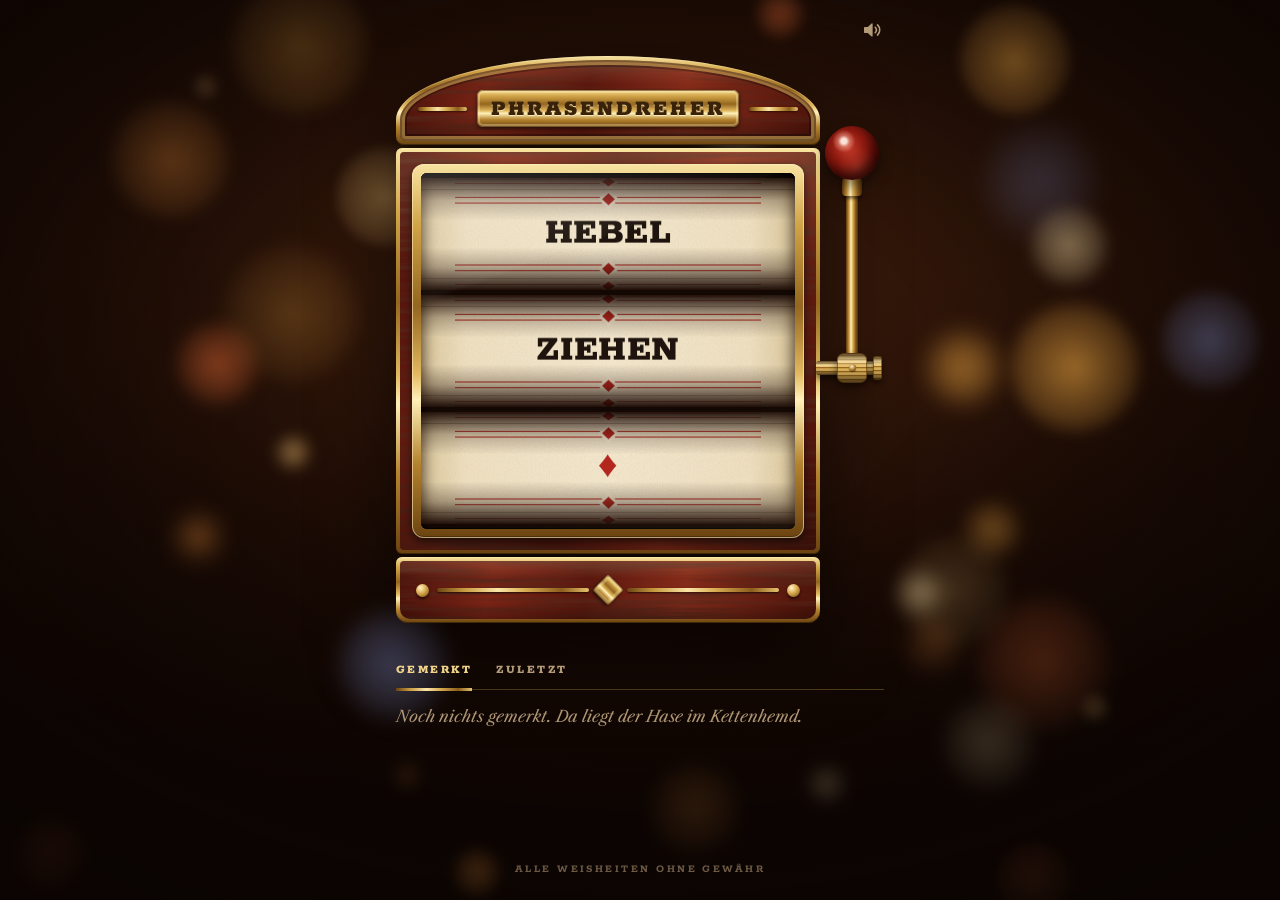
==== public/index.html @ fe8ce335 "Ton-Schalter als Lautsprecher-Symbol Mit Schallwellen = Ton an, durchgekreuzt = Ton aus. Zustand per" ====
<!doctype html>
<html lang="de">
<head>
  <meta charset="utf-8">
  <meta name="viewport" content="width=device-width, initial-scale=1, viewport-fit=cover">
  <title>Phrasendreher</title>
  <meta name="description" content="Der einarmige Bandit für verdrehte Redewendungen. Hebel ziehen, Weisheit gewinnen.">
  <meta name="theme-color" content="#1a0a05">
  <meta property="og:title" content="Phrasendreher">
  <meta property="og:description" content="Der einarmige Bandit für verdrehte Redewendungen.">
  <link rel="icon" href="data:image/svg+xml,<svg xmlns='http://www.w3.org/2000/svg' viewBox='0 0 100 100'><rect x='8' y='8' width='84' height='84' rx='14' fill='%235a1a10' stroke='%23d9a945' stroke-width='6'/><path d='M50 22 64 50 50 78 36 50Z' fill='%23b3261e'/></svg>">
  <link rel="preconnect" href="https://fonts.googleapis.com">
  <link rel="preconnect" href="https://fonts.gstatic.com" crossorigin>
  <link href="https://fonts.googleapis.com/css2?family=Rokkitt:wght@500;700;800;900&family=Libre+Caslon+Text:ital@0;1&display=swap" rel="stylesheet">
  <link rel="stylesheet" href="style.css">
</head>
<body>
  <div class="bokeh" id="bokeh" aria-hidden="true"></div>

  <header class="top">
    <button type="button" class="sound" id="soundBtn" aria-pressed="true" aria-label="Ton" title="Ton aus">
      <svg viewBox="0 0 24 24" width="22" height="22" aria-hidden="true" fill="none" stroke="currentColor" stroke-width="1.8" stroke-linecap="round" stroke-linejoin="round">
        <path d="M4 9.5h3.5L12 5.5v13l-4.5-4H4z" fill="currentColor" stroke-width="1.4"/>
        <g class="on"><path d="M15.5 9a4 4 0 0 1 0 6"/><path d="M18 6.5a7.5 7.5 0 0 1 0 11"/></g>
        <g class="off"><path d="M16 9.5l5 5M21 9.5l-5 5"/></g>
      </svg>
    </button>
  </header>

  <main>
    <div class="machine">
      <div class="cabinet">
        <div class="crown brass-rim">
          <div class="wood crown-wood">
            <span class="bar" aria-hidden="true"></span>
            <h1 class="plate brass">Phrasendreher</h1>
            <span class="bar" aria-hidden="true"></span>
          </div>
        </div>

        <div class="body brass-rim">
          <div class="wood body-wood">
            <div class="bezel brass">
              <div class="window" aria-hidden="true">
                <div class="reel"><div class="drum"></div></div>
                <div class="reel"><div class="drum"></div></div>
                <div class="reel"><div class="drum"></div></div>
                <div class="glass"></div>
              </div>
            </div>
          </div>
        </div>

        <div class="base brass-rim">
          <div class="wood base-wood">
            <div class="rail" aria-hidden="true">
              <span class="rivet brass"></span>
              <span class="rod brass"></span>
              <span class="gem brass"></span>
              <span class="rod brass"></span>
              <span class="rivet brass"></span>
            </div>
          </div>
        </div>
      </div>

      <div class="lever" id="lever" role="button" tabindex="0" aria-label="Hebel ziehen – neue Redewendung drehen">
        <div class="lever-axle" id="leverAxle"><span class="lever-nut"></span></div>
        <div class="lever-arm" id="leverArm">
          <div class="lever-stick"><span class="collar"></span></div>
        </div>
        <div class="lever-sleeve" id="leverSleeve">
          <i class="bolt"></i><i class="bolt"></i><i class="bolt"></i><i class="bolt"></i>
        </div>
        <div class="lever-ball" id="leverBall"></div>
      </div>
    </div>

    <p class="sr-only" id="phrase" aria-live="polite"></p>

    <div class="actions" id="actions">
      <button type="button" class="button brass" id="shareBtn">Teilen</button>
      <button type="button" class="button brass" id="favBtn" aria-pressed="false">Merken</button>
    </div>

    <section class="archive">
      <div class="tabs" role="tablist">
        <button type="button" role="tab" class="tab" id="tabFav" aria-selected="true" aria-controls="favPanel">Gemerkt <span id="favCount"></span></button>
        <button type="button" role="tab" class="tab" id="tabHist" aria-selected="false" aria-controls="histPanel">Zuletzt</button>
      </div>
      <div id="favPanel" role="tabpanel">
        <ol class="list" id="favList"></ol>
        <p class="empty" id="favEmpty">Noch nichts gemerkt. Da liegt der Hase im Kettenhemd.</p>
      </div>
      <div id="histPanel" role="tabpanel" hidden>
        <ol class="list" id="historyList"></ol>
        <p class="empty" id="histEmpty">Noch nichts gedreht.</p>
      </div>
    </section>
  </main>

  <footer>Alle Weisheiten ohne Gewähr</footer>

  <div class="measure" id="measure" aria-hidden="true"></div>
  <!-- Bewegungsunschärfe der Walzen: nur senkrecht, wie bei echter Drehung -->
  <svg width="0" height="0" style="position:absolute" aria-hidden="true" focusable="false">
    <filter id="motion-blur" x="0" y="-20%" width="100%" height="140%"><feGaussianBlur stdDeviation="0 3.2"/></filter>
    <filter id="motion-blur-soft" x="0" y="-20%" width="100%" height="140%"><feGaussianBlur stdDeviation="0 1.4"/></filter>
  </svg>
  <div class="toast" id="toast" role="status"></div>

  <script src="redewendungen.js"></script>
  <script src="dreher.js"></script>
  <script src="app.js"></script>
  <script type="importmap">{ "imports": { "three": "./vendor/three.module.min.js" } }</script>
  <script type="module" src="machine3d.js"></script>
</body>
</html>
---- public/style.css ----
:root {
  --cream: #f3e6c8;
  --ink: #1e130d;
  --red: #b3261e;
  --text: #f4e7cc;
  --muted: #b39a78;
  --brass: linear-gradient(180deg, #f8e3a2 0%, #d2a548 16%, #94661f 38%, #e2b85f 56%, #fff0b8 63%, #b5832e 80%, #6b4311 100%);
  --brass-h: linear-gradient(90deg, #6b4311 0%, #c79a3f 18%, #fbe6a6 40%, #d8ac52 58%, #8c5d1b 82%, #e6c26e 100%);
  --wood:
    linear-gradient(180deg, rgba(255, 214, 170, .16), rgba(255, 214, 170, 0) 30%, rgba(0, 0, 0, 0) 70%, rgba(0, 0, 0, .28)),
    url("data:image/svg+xml,%3Csvg xmlns='http://www.w3.org/2000/svg' width='420' height='420'%3E%3Cfilter id='g'%3E%3CfeTurbulence type='fractalNoise' baseFrequency='0.006 0.16' numOctaves='4' seed='7'/%3E%3CfeColorMatrix values='0 0 0 0 0.09  0 0 0 0 0.02  0 0 0 0 0.01  0 0 0 2.2 -0.9'/%3E%3C/filter%3E%3Crect width='100%25' height='100%25' filter='url(%23g)'/%3E%3C/svg%3E"),
    linear-gradient(100deg, #4a120a 0%, #7b2415 22%, #5a170d 45%, #852b19 68%, #4c130a 100%);
  --serif: "Libre Caslon Text", Georgia, serif;
  --slab: "Rokkitt", "Rockwell", Georgia, serif;
  --reel-h: 100px;
  color-scheme: dark;
}

* { box-sizing: border-box; }

html { -webkit-text-size-adjust: 100%; overflow-x: clip; }

body {
  margin: 0;
  min-height: 100svh;
  display: flex;
  flex-direction: column;
  font-family: var(--serif);
  color: var(--text);
  background:
    radial-gradient(ellipse 90% 60% at 50% 30%, #3d1d0c 0%, #1d0c05 60%, #0f0603 100%);
  -webkit-tap-highlight-color: transparent;
}

/* ---------- Casino-Hintergrund ---------- */
.bokeh {
  position: fixed;
  inset: 0;
  z-index: -1;
  overflow: hidden;
  pointer-events: none;
}
.bokeh span {
  position: absolute;
  border-radius: 50%;
  animation: twinkle var(--d, 6s) ease-in-out infinite alternate;
}
.bokeh::after {
  content: "";
  position: absolute;
  inset: 0;
  background: radial-gradient(ellipse 75% 70% at 50% 40%, transparent 30%, rgba(10, 4, 2, .85) 100%);
}
@keyframes twinkle { to { opacity: .25; transform: scale(.9); } }

main, .top, footer {
  width: min(520px, 100%);
  margin: 0 auto;
  padding: 0 16px;
}
main { flex: 1; }

.sr-only, .measure {
  position: absolute;
  overflow: hidden;
  white-space: nowrap;
}
.sr-only { width: 1px; height: 1px; clip: rect(0 0 0 0); }

.top {
  display: flex;
  justify-content: flex-end;
  padding-top: max(8px, env(safe-area-inset-top));
}
/* Lautsprecher-Symbol: mit Schallwellen = Ton an, durchgekreuzt = Ton aus */
.sound {
  display: grid;
  place-items: center;
  width: 44px;
  height: 44px;
  margin-right: -10px;
  padding: 0;
  color: var(--muted);
  background: none;
  border: 0;
  border-radius: 50%;
  cursor: pointer;
  transition: color .2s;
}
.sound:hover, .sound:focus-visible { color: #f1d38a; outline: none; }
.sound:focus-visible { box-shadow: 0 0 0 2px #f1d38a; }
.sound[aria-pressed="true"] .off, .sound[aria-pressed="false"] .on { display: none; }
.sound[aria-pressed="false"] { opacity: .7; }

/* ---------- Material ---------- */
.brass { background: var(--brass); }
.wood { background: var(--wood); }
.brass-rim {
  padding: 4px;
  background: var(--brass);
  box-shadow: 0 1px 0 rgba(255, 240, 190, .3) inset, 0 -1px 0 rgba(0, 0, 0, .4) inset;
}

/* ---------- Automat ---------- */
.machine {
  --lever-col: 52px;
  position: relative;
  margin-top: 4px;
  padding-right: var(--lever-col);
}

.cabinet { position: relative; filter: drop-shadow(0 30px 40px rgba(0, 0, 0, .6)); }

.crown {
  border-radius: 50% 50% 8px 8px / 64px 64px 8px 8px;
}
.crown-wood {
  display: flex;
  align-items: center;
  justify-content: center;
  gap: 10px;
  padding: 30px 18px 14px;
  border-radius: 50% 50% 6px 6px / 60px 60px 6px 6px;
  box-shadow: inset 0 0 0 2px rgba(0, 0, 0, .25), inset 0 0 0 5px rgba(232, 184, 95, .55), inset 0 0 0 7px rgba(0, 0, 0, .3);
}
.bar {
  flex: 1;
  height: 4px;
  border-radius: 2px;
  background: var(--brass-h);
  box-shadow: 0 1px 2px rgba(0, 0, 0, .5);
}
.plate {
  margin: 0;
  padding: 7px 14px 5px;
  font: 900 clamp(1rem, 5.4vw, 1.4rem) var(--slab);
  letter-spacing: .14em;
  text-transform: uppercase;
  color: #3a2208;
  text-shadow: 0 1px 0 rgba(255, 244, 205, .75), 0 -1px 0 rgba(0, 0, 0, .25);
  border-radius: 6px;
  box-shadow: 0 2px 4px rgba(0, 0, 0, .55), inset 0 0 0 1px rgba(80, 45, 8, .55), inset 0 0 0 3px rgba(255, 236, 180, .35);
}

.body { margin-top: 3px; border-radius: 6px; }
.body-wood { padding: 12px; border-radius: 4px; }

.bezel {
  padding: 9px;
  border-radius: 12px;
  box-shadow: 0 4px 10px rgba(0, 0, 0, .6), inset 0 0 0 1px rgba(255, 240, 190, .6), inset 0 -2px 0 rgba(0, 0, 0, .3);
}
.window {
  position: relative;
  display: grid;
  gap: 5px;
  padding: 5px 0;
  border-radius: 6px;
  background: #140804;
  box-shadow: inset 0 3px 10px #000, inset 0 0 0 1px rgba(0, 0, 0, .8);
}
.glass {
  position: absolute;
  inset: 0;
  border-radius: 6px;
  background: linear-gradient(160deg, rgba(255, 255, 255, .16) 0%, rgba(255, 255, 255, .03) 26%, transparent 27%, transparent 70%, rgba(255, 230, 190, .06) 100%);
  pointer-events: none;
}

/* ---------- Walzen (echte 3D-Trommeln) ---------- */
.reel {
  position: relative;
  height: var(--reel-h);
  overflow: hidden;
}
.reel::after {
  content: "";
  position: absolute;
  inset: 0;
  pointer-events: none;
  background: linear-gradient(180deg, rgba(25, 8, 2, .92) 0%, rgba(25, 8, 2, .25) 20%, rgba(25, 8, 2, 0) 38%, rgba(25, 8, 2, 0) 62%, rgba(25, 8, 2, .3) 80%, rgba(25, 8, 2, .95) 100%);
  box-shadow: inset 10px 0 14px -8px rgba(25, 8, 2, .7), inset -10px 0 14px -8px rgba(25, 8, 2, .7);
}
.drum {
  position: absolute;
  inset: 0;
}
.face {
  position: absolute;
  top: 0;
  left: 0;
  right: 0;
  transform-origin: 50% 0;
  will-change: transform;
  display: flex;
  align-items: center;
  justify-content: center;
  padding: 0 14px;
  background:
    url("data:image/svg+xml,%3Csvg xmlns='http://www.w3.org/2000/svg' width='200' height='200'%3E%3Cfilter id='n'%3E%3CfeTurbulence type='fractalNoise' baseFrequency='.75' numOctaves='2'/%3E%3CfeColorMatrix values='0 0 0 0 .45  0 0 0 0 .3  0 0 0 0 .15  0 0 0 .22 0'/%3E%3C/filter%3E%3Crect width='100%25' height='100%25' filter='url(%23n)'/%3E%3C/svg%3E"),
    linear-gradient(90deg, #dccaa0, var(--cream) 12%, #f8eed6 50%, var(--cream) 88%, #dccaa0);
}
.face::before, .face::after {
  content: "";
  position: absolute;
  left: 9%;
  right: 9%;
  height: 5px;
  border-top: 1.5px solid var(--red);
  border-bottom: 1.5px solid var(--red);
}
.face::before { top: 9%; }
.face::after { bottom: 9%; }
.gem-top, .gem-bot {
  position: absolute;
  left: 50%;
  width: 9px;
  height: 9px;
  margin-left: -4.5px;
  background: var(--red);
  transform: rotate(45deg);
  box-shadow: 0 0 0 3px #f6ebd1;
  z-index: 1;
}
.gem-top { top: calc(9% - 2px); }
.gem-bot { bottom: calc(9% - 2px); }
.txt, .measure {
  font-family: var(--slab);
  font-weight: 800;
  line-height: .95;
  text-transform: uppercase;
  text-align: center;
  letter-spacing: .01em;
  overflow-wrap: normal;
}
.txt { color: var(--ink); text-wrap: balance; }
.face.blank .txt { color: var(--red); }
.drum.blur-soft { filter: url(#motion-blur-soft); }
.drum.blur { filter: url(#motion-blur); }

.measure { left: -9999px; top: 0; visibility: hidden; white-space: normal; text-wrap: balance; }

/* ---------- Sockel ---------- */
.base { margin-top: 3px; border-radius: 6px 6px 12px 12px; }
.base-wood {
  padding: 18px 16px;
  border-radius: 4px 4px 10px 10px;
}
.rail { display: flex; align-items: center; gap: 8px; }
.rivet {
  flex: none;
  width: 13px;
  height: 13px;
  border-radius: 50%;
  background: radial-gradient(circle at 35% 30%, #fff4c8, #d8a94c 45%, #6b4311);
  box-shadow: 0 2px 3px rgba(0, 0, 0, .6);
}
.rod { flex: 1; height: 4px; border-radius: 2px; background: var(--brass-h); box-shadow: 0 1px 2px rgba(0, 0, 0, .6); }
.gem {
  flex: none;
  width: 22px;
  height: 22px;
  transform: rotate(45deg);
  border-radius: 3px;
  box-shadow: 0 2px 4px rgba(0, 0, 0, .6), inset 0 0 0 1px rgba(80, 45, 8, .6), inset 0 0 0 4px rgba(255, 240, 190, .3);
}

/* ---------- Hebel ----------
   Stange in echtem CSS-3D, Knauf und Lager per Script projiziert.
   Das Lager ist eine waagrechte Achse mit Manschette – beide drehen sich mit dem Hebel. */
.lever {
  --pivot: 55%;
  position: absolute;
  top: 0;
  right: 0;
  bottom: 0;
  width: 64px;
  /* Blick leicht von links auf den Hebel, damit er beim Ziehen sichtbar nach vorn kippt */
  perspective: 1100px;
  perspective-origin: 10% 50%;
  touch-action: none;
  user-select: none;
  -webkit-user-select: none;
  cursor: grab;
  outline: none;
}
.lever.dragging { cursor: grabbing; }
body.spinning .lever { cursor: progress; }

/* Gerändeltes Messing: Schattierung des Zylinders über einer Riffelung, die mit der Drehung wandert */
.lever-axle, .lever-nut, .lever-sleeve {
  background:
    linear-gradient(180deg, rgba(40, 22, 4, .75) 0%, rgba(255, 244, 205, .55) 28%, rgba(255, 255, 255, 0) 45%, rgba(40, 22, 4, .2) 70%, rgba(30, 15, 2, .8) 100%),
    repeating-linear-gradient(180deg, #e6bd63 0 2px, #9a6b22 2px 3px, #d2a248 3px 4px),
    #c4923a;
  background-position: 0 0, 0 var(--roll, 0px), 0 0;
}
.lever-axle {
  position: absolute;
  z-index: 1;
  left: -4px;
  right: 9px;
  top: var(--pivot);
  height: 14px;
  margin-top: -7px;
  border-radius: 3px;
  box-shadow: 0 4px 6px rgba(0, 0, 0, .5);
}
.lever-nut {
  position: absolute;
  right: -7px;
  top: -5px;
  width: 9px;
  height: 24px;
  border-radius: 3px;
  box-shadow: 0 3px 5px rgba(0, 0, 0, .5), inset 0 0 0 1px rgba(80, 45, 8, .6);
}
.lever-sleeve {
  position: absolute;
  z-index: 3;
  left: 50%;
  top: var(--pivot);
  width: 30px;
  height: 30px;
  margin: -15px 0 0 -15px;
  overflow: hidden;
  border-radius: 7px;
  box-shadow: 0 4px 8px rgba(0, 0, 0, .55), inset 0 0 0 1px rgba(80, 45, 8, .6);
}
.lever.forward .lever-sleeve { z-index: 1; }
.bolt {
  position: absolute;
  left: 50%;
  top: 50%;
  width: 7px;
  height: 7px;
  margin: -3.5px 0 0 -3.5px;
  border-radius: 50%;
  background: radial-gradient(circle at 40% 35%, #fff2c4, #a87a2c 55%, #4a2d08);
  box-shadow: 0 1px 1px rgba(0, 0, 0, .5);
}

.lever-arm {
  position: absolute;
  z-index: 2;
  left: 50%;
  top: 17%;
  height: 38%;
  width: 0;
  transform-origin: 0 100%;
}
.lever-stick {
  position: absolute;
  left: -6px;
  top: 0;
  bottom: 0;
  width: 12px;
  border-radius: 6px;
  background: linear-gradient(90deg, #5a370c, #c8963c 25%, #fff2c2 42%, #e2b65d 55%, #8a5c1a 80%, #4a2d08);
}
.collar {
  position: absolute;
  left: -4px;
  right: -4px;
  top: 26px;
  height: 18px;
  border-radius: 4px;
  background: linear-gradient(90deg, #5a370c, #c8963c 25%, #fff2c2 42%, #e2b65d 55%, #8a5c1a 80%, #4a2d08);
  box-shadow: 0 3px 3px rgba(0, 0, 0, .45);
}
.lever-ball {
  --hl: 28%;
  position: absolute;
  z-index: 4;
  left: 0;
  top: 0;
  width: 54px;
  height: 54px;
  border-radius: 50%;
  background:
    radial-gradient(circle at 35% var(--hl), rgba(255, 236, 225, .95) 0 5%, rgba(255, 190, 170, .45) 11%, transparent 22%),
    radial-gradient(circle at 60% 75%, rgba(255, 120, 90, .25), transparent 40%),
    radial-gradient(circle at 42% 38%, #c43a2a 0%, #8f1a10 35%, #560a05 70%, #2a0402 100%);
  box-shadow: inset -5px -7px 12px rgba(0, 0, 0, .5), 0 6px 14px rgba(0, 0, 0, .5);
}
.lever:focus-visible { outline: none; }
.lever:focus-visible .lever-ball { outline: 2px solid #f1d38a; outline-offset: 4px; }

/* 3D-Automat (public/machine3d.js): eine Leinwand über dem ganzen Automaten. Das HTML-Gerüst bleibt
   unsichtbar stehen – es liefert die Maße, und das Hebel-Element bleibt die Griffläche. */
.machine3d {
  position: absolute;
  z-index: 2;
  top: -40px;
  left: -16px;
  width: calc(100% + 32px);
  height: calc(100% + 110px);
  pointer-events: none;
}
.machine.webgl .cabinet { visibility: hidden; }
.lever.webgl > * { visibility: hidden; }
.lever.webgl { z-index: 3; }
.lever.webgl:focus-visible { outline: 2px solid #f1d38a; outline-offset: 2px; border-radius: 10px; }

/* Der Automat ruckelt kurz, wenn der Hebel einrastet oder anschlägt – samt Hebel */
.machine.shake { animation: shake .32s cubic-bezier(.3, .7, .4, 1); }
@keyframes shake {
  20% { transform: translate(0, 2px); }
  45% { transform: translate(-1px, -1px); }
  70% { transform: translate(1px, .5px); }
}

/* ---------- Aktionen ---------- */
.actions {
  display: flex;
  justify-content: center;
  gap: 12px;
  margin: 26px 52px 0 0;
  transition: opacity .4s;
}
.actions.hidden { display: none; }
.button {
  min-height: 46px;
  padding: 0 24px;
  font: 800 .85rem var(--slab);
  letter-spacing: .16em;
  text-transform: uppercase;
  color: #3a2208;
  text-shadow: 0 1px 0 rgba(255, 244, 205, .7);
  border: 0;
  border-radius: 8px;
  box-shadow: 0 4px 0 #4a2d08, 0 6px 12px rgba(0, 0, 0, .5), inset 0 0 0 1px rgba(80, 45, 8, .5);
  cursor: pointer;
  transition: transform .08s, box-shadow .08s;
}
.button:active { transform: translateY(3px); box-shadow: 0 1px 0 #4a2d08, 0 2px 6px rgba(0, 0, 0, .5), inset 0 0 0 1px rgba(80, 45, 8, .5); }
.button[aria-pressed="true"] { background: linear-gradient(180deg, #d44a3b, #8f1a10 60%, #5c0905); color: var(--cream); text-shadow: 0 -1px 0 rgba(0, 0, 0, .4); }

/* ---------- Archiv ---------- */
.archive { margin: 28px 0 32px; }
.tabs { display: flex; gap: 24px; border-bottom: 1px solid rgba(226, 184, 95, .3); }
.tab {
  position: relative;
  padding: 12px 0;
  font: 800 .78rem var(--slab);
  letter-spacing: .2em;
  text-transform: uppercase;
  color: var(--muted);
  background: none;
  border: 0;
  cursor: pointer;
}
.tab[aria-selected="true"] { color: #f1d38a; }
.tab[aria-selected="true"]::after {
  content: "";
  position: absolute;
  left: 0; right: 0; bottom: -2px;
  height: 3px;
  background: var(--brass-h);
}
#favCount { color: #e46a5b; }

.list { list-style: none; margin: 0; padding: 0; }
.list li {
  display: flex;
  align-items: center;
  gap: 12px;
  padding: 14px 0;
  border-bottom: 1px solid rgba(226, 184, 95, .14);
}
.list li::before {
  content: "";
  flex: none;
  width: 7px;
  height: 7px;
  background: var(--red);
  transform: rotate(45deg);
}
.list li span { flex: 1; font-size: 1.05rem; line-height: 1.3; }
.list li button {
  flex: none;
  min-width: 40px;
  min-height: 40px;
  font-size: 1rem;
  color: var(--muted);
  background: none;
  border: 0;
  cursor: pointer;
}
.empty { margin: 16px 0 0; font-style: italic; color: var(--muted); }
.empty[hidden] { display: none; }

footer {
  padding-bottom: max(24px, env(safe-area-inset-bottom));
  text-align: center;
  font: 700 .7rem var(--slab);
  letter-spacing: .22em;
  text-transform: uppercase;
  color: #6e5a44;
}

.toast {
  position: fixed;
  left: 50%;
  bottom: max(24px, env(safe-area-inset-bottom));
  max-width: calc(100% - 32px);
  padding: 11px 20px 9px;
  transform: translate(-50%, 16px);
  opacity: 0;
  visibility: hidden;
  font: 800 .8rem var(--slab);
  letter-spacing: .12em;
  text-transform: uppercase;
  color: #3a2208;
  background: var(--brass);
  border-radius: 8px;
  box-shadow: 0 8px 20px rgba(0, 0, 0, .5);
  transition: opacity .3s, transform .3s, visibility 0s .3s;
}
.toast.show { opacity: 1; visibility: visible; transform: translate(-50%, 0); transition-delay: 0s; }

:focus-visible { outline: 2px solid #f1d38a; outline-offset: 3px; }

@media (min-width: 560px) {
  :root { --reel-h: 112px; }
  .machine { --lever-col: 64px; }
  .actions { margin-right: 64px; }
}

@media (prefers-reduced-motion: reduce) {
  *, *::before, *::after { animation: none !important; transition: none !important; }
}
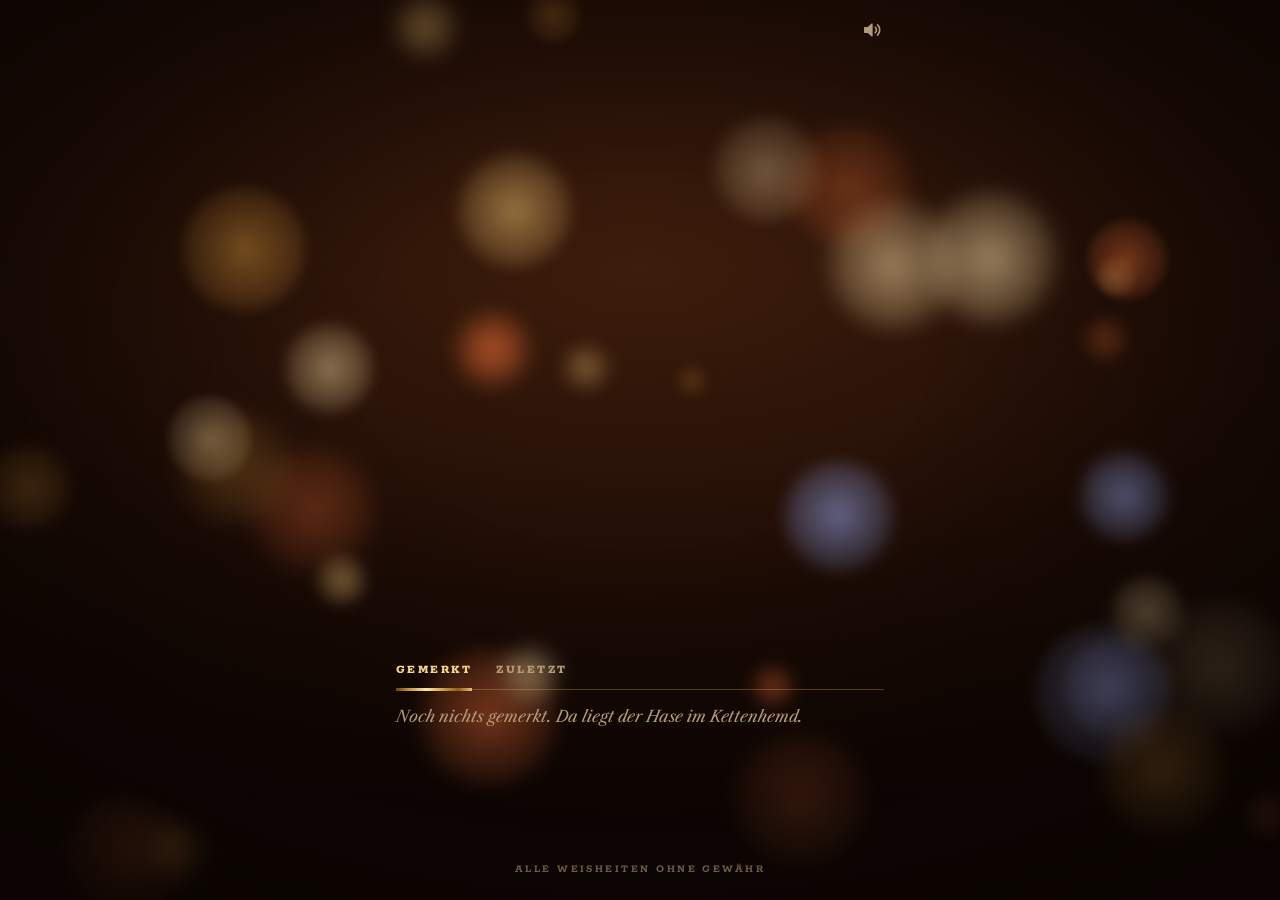
==== commit f4201019: "Nur noch der 3D-Automat, Konfetti beim Gewinnton - HTML/CSS-Automat entfernt (Walzenseiten, CSS-Hebe" ====
--- a/public/index.html
+++ b/public/index.html
@@ -16,6 +16,7 @@
 </head>
 <body>
   <div class="bokeh" id="bokeh" aria-hidden="true"></div>
+  <canvas class="confetti" id="confetti" aria-hidden="true"></canvas>
 
   <header class="top">
     <button type="button" class="sound" id="soundBtn" aria-pressed="true" aria-label="Ton" title="Ton aus">
@@ -29,56 +30,47 @@
 
   <main>
     <div class="machine">
+      <!-- Unsichtbares Gerüst: liefert Maße und Positionen für das 3D-Modell (machine3d.js) -->
       <div class="cabinet">
-        <div class="crown brass-rim">
-          <div class="wood crown-wood">
+        <div class="crown">
+          <div class="crown-wood">
             <span class="bar" aria-hidden="true"></span>
-            <h1 class="plate brass">Phrasendreher</h1>
+            <h1 class="plate">Phrasendreher</h1>
             <span class="bar" aria-hidden="true"></span>
           </div>
         </div>
 
-        <div class="body brass-rim">
-          <div class="wood body-wood">
-            <div class="bezel brass">
+        <div class="body">
+          <div class="body-wood">
+            <div class="bezel">
               <div class="window" aria-hidden="true">
-                <div class="reel"><div class="drum"></div></div>
-                <div class="reel"><div class="drum"></div></div>
-                <div class="reel"><div class="drum"></div></div>
-                <div class="glass"></div>
+                <div class="reel"></div>
+                <div class="reel"></div>
+                <div class="reel"></div>
               </div>
             </div>
           </div>
         </div>
 
-        <div class="base brass-rim">
-          <div class="wood base-wood">
+        <div class="base">
+          <div class="base-wood">
             <div class="rail" aria-hidden="true">
-              <span class="rivet brass"></span>
-              <span class="rod brass"></span>
-              <span class="gem brass"></span>
-              <span class="rod brass"></span>
-              <span class="rivet brass"></span>
+              <span class="rivet"></span>
+              <span class="rod"></span>
+              <span class="gem"></span>
+              <span class="rod"></span>
+              <span class="rivet"></span>
             </div>
           </div>
         </div>
       </div>
 
-      <div class="lever" id="lever" role="button" tabindex="0" aria-label="Hebel ziehen – neue Redewendung drehen">
-        <div class="lever-axle" id="leverAxle"><span class="lever-nut"></span></div>
-        <div class="lever-arm" id="leverArm">
-          <div class="lever-stick"><span class="collar"></span></div>
-        </div>
-        <div class="lever-sleeve" id="leverSleeve">
-          <i class="bolt"></i><i class="bolt"></i><i class="bolt"></i><i class="bolt"></i>
-        </div>
-        <div class="lever-ball" id="leverBall"></div>
-      </div>
+      <div class="lever" id="lever" role="button" tabindex="0" aria-label="Hebel ziehen – neue Redewendung drehen"></div>
     </div>
 
     <p class="sr-only" id="phrase" aria-live="polite"></p>
 
-    <div class="actions" id="actions">
+    <div class="actions hidden" id="actions">
       <button type="button" class="button brass" id="shareBtn">Teilen</button>
       <button type="button" class="button brass" id="favBtn" aria-pressed="false">Merken</button>
     </div>
@@ -101,12 +93,6 @@
 
   <footer>Alle Weisheiten ohne Gewähr</footer>
 
-  <div class="measure" id="measure" aria-hidden="true"></div>
-  <!-- Bewegungsunschärfe der Walzen: nur senkrecht, wie bei echter Drehung -->
-  <svg width="0" height="0" style="position:absolute" aria-hidden="true" focusable="false">
-    <filter id="motion-blur" x="0" y="-20%" width="100%" height="140%"><feGaussianBlur stdDeviation="0 3.2"/></filter>
-    <filter id="motion-blur-soft" x="0" y="-20%" width="100%" height="140%"><feGaussianBlur stdDeviation="0 1.4"/></filter>
-  </svg>
   <div class="toast" id="toast" role="status"></div>
 
   <script src="redewendungen.js"></script>
--- a/public/style.css
+++ b/public/style.css
@@ -1,15 +1,10 @@
 :root {
   --cream: #f3e6c8;
-  --ink: #1e130d;
   --red: #b3261e;
   --text: #f4e7cc;
   --muted: #b39a78;
   --brass: linear-gradient(180deg, #f8e3a2 0%, #d2a548 16%, #94661f 38%, #e2b85f 56%, #fff0b8 63%, #b5832e 80%, #6b4311 100%);
   --brass-h: linear-gradient(90deg, #6b4311 0%, #c79a3f 18%, #fbe6a6 40%, #d8ac52 58%, #8c5d1b 82%, #e6c26e 100%);
-  --wood:
-    linear-gradient(180deg, rgba(255, 214, 170, .16), rgba(255, 214, 170, 0) 30%, rgba(0, 0, 0, 0) 70%, rgba(0, 0, 0, .28)),
-    url("data:image/svg+xml,%3Csvg xmlns='http://www.w3.org/2000/svg' width='420' height='420'%3E%3Cfilter id='g'%3E%3CfeTurbulence type='fractalNoise' baseFrequency='0.006 0.16' numOctaves='4' seed='7'/%3E%3CfeColorMatrix values='0 0 0 0 0.09  0 0 0 0 0.02  0 0 0 0 0.01  0 0 0 2.2 -0.9'/%3E%3C/filter%3E%3Crect width='100%25' height='100%25' filter='url(%23g)'/%3E%3C/svg%3E"),
-    linear-gradient(100deg, #4a120a 0%, #7b2415 22%, #5a170d 45%, #852b19 68%, #4c130a 100%);
   --serif: "Libre Caslon Text", Georgia, serif;
   --slab: "Rokkitt", "Rockwell", Georgia, serif;
   --reel-h: 100px;
@@ -60,7 +55,7 @@
 }
 main { flex: 1; }
 
-.sr-only, .measure {
+.sr-only {
   position: absolute;
   overflow: hidden;
   white-space: nowrap;
@@ -94,300 +89,61 @@
 
 /* ---------- Material ---------- */
 .brass { background: var(--brass); }
-.wood { background: var(--wood); }
-.brass-rim {
-  padding: 4px;
-  background: var(--brass);
-  box-shadow: 0 1px 0 rgba(255, 240, 190, .3) inset, 0 -1px 0 rgba(0, 0, 0, .4) inset;
-}
-
-/* ---------- Automat ---------- */
+
+/* Konfetti beim Gewinn: über den Casino-Lichtern, aber hinter Automat und Inhalt */
+.confetti {
+  position: fixed;
+  inset: 0;
+  z-index: -1;
+  width: 100%;
+  height: 100%;
+  pointer-events: none;
+}
+
+/* ---------- Automat ----------
+   Gezeichnet wird der ganze Automat in 3D (public/machine3d.js). Das HTML-Gerüst hier ist unsichtbar und liefert
+   nur Maße und Positionen von Krone, Schild, Fenster, Walzen, Sockel und Hebel. */
 .machine {
   --lever-col: 52px;
   position: relative;
   margin-top: 4px;
-  padding-right: var(--lever-col);
-}
-
-.cabinet { position: relative; filter: drop-shadow(0 30px 40px rgba(0, 0, 0, .6)); }
-
-.crown {
-  border-radius: 50% 50% 8px 8px / 64px 64px 8px 8px;
-}
+  /* gleich viel Platz links wie rechts für den Hebel – so steht das Gehäuse mittig */
+  padding: 0 var(--lever-col);
+}
+.cabinet { visibility: hidden; }
+
+.crown, .body, .base { padding: 4px; }
 .crown-wood {
   display: flex;
   align-items: center;
   justify-content: center;
   gap: 10px;
-  padding: 30px 18px 14px;
-  border-radius: 50% 50% 6px 6px / 60px 60px 6px 6px;
-  box-shadow: inset 0 0 0 2px rgba(0, 0, 0, .25), inset 0 0 0 5px rgba(232, 184, 95, .55), inset 0 0 0 7px rgba(0, 0, 0, .3);
-}
-.bar {
-  flex: 1;
-  height: 4px;
-  border-radius: 2px;
-  background: var(--brass-h);
-  box-shadow: 0 1px 2px rgba(0, 0, 0, .5);
-}
+  padding: 30px 12px 14px;
+}
+.bar { flex: 1; height: 4px; }
 .plate {
   margin: 0;
   padding: 7px 14px 5px;
-  font: 900 clamp(1rem, 5.4vw, 1.4rem) var(--slab);
-  letter-spacing: .14em;
-  text-transform: uppercase;
-  color: #3a2208;
-  text-shadow: 0 1px 0 rgba(255, 244, 205, .75), 0 -1px 0 rgba(0, 0, 0, .25);
-  border-radius: 6px;
-  box-shadow: 0 2px 4px rgba(0, 0, 0, .55), inset 0 0 0 1px rgba(80, 45, 8, .55), inset 0 0 0 3px rgba(255, 236, 180, .35);
-}
-
-.body { margin-top: 3px; border-radius: 6px; }
-.body-wood { padding: 12px; border-radius: 4px; }
-
-.bezel {
-  padding: 9px;
-  border-radius: 12px;
-  box-shadow: 0 4px 10px rgba(0, 0, 0, .6), inset 0 0 0 1px rgba(255, 240, 190, .6), inset 0 -2px 0 rgba(0, 0, 0, .3);
-}
-.window {
-  position: relative;
-  display: grid;
-  gap: 5px;
-  padding: 5px 0;
-  border-radius: 6px;
-  background: #140804;
-  box-shadow: inset 0 3px 10px #000, inset 0 0 0 1px rgba(0, 0, 0, .8);
-}
-.glass {
-  position: absolute;
-  inset: 0;
-  border-radius: 6px;
-  background: linear-gradient(160deg, rgba(255, 255, 255, .16) 0%, rgba(255, 255, 255, .03) 26%, transparent 27%, transparent 70%, rgba(255, 230, 190, .06) 100%);
-  pointer-events: none;
-}
-
-/* ---------- Walzen (echte 3D-Trommeln) ---------- */
-.reel {
-  position: relative;
-  height: var(--reel-h);
-  overflow: hidden;
-}
-.reel::after {
-  content: "";
-  position: absolute;
-  inset: 0;
-  pointer-events: none;
-  background: linear-gradient(180deg, rgba(25, 8, 2, .92) 0%, rgba(25, 8, 2, .25) 20%, rgba(25, 8, 2, 0) 38%, rgba(25, 8, 2, 0) 62%, rgba(25, 8, 2, .3) 80%, rgba(25, 8, 2, .95) 100%);
-  box-shadow: inset 10px 0 14px -8px rgba(25, 8, 2, .7), inset -10px 0 14px -8px rgba(25, 8, 2, .7);
-}
-.drum {
-  position: absolute;
-  inset: 0;
-}
-.face {
-  position: absolute;
-  top: 0;
-  left: 0;
-  right: 0;
-  transform-origin: 50% 0;
-  will-change: transform;
-  display: flex;
-  align-items: center;
-  justify-content: center;
-  padding: 0 14px;
-  background:
-    url("data:image/svg+xml,%3Csvg xmlns='http://www.w3.org/2000/svg' width='200' height='200'%3E%3Cfilter id='n'%3E%3CfeTurbulence type='fractalNoise' baseFrequency='.75' numOctaves='2'/%3E%3CfeColorMatrix values='0 0 0 0 .45  0 0 0 0 .3  0 0 0 0 .15  0 0 0 .22 0'/%3E%3C/filter%3E%3Crect width='100%25' height='100%25' filter='url(%23n)'/%3E%3C/svg%3E"),
-    linear-gradient(90deg, #dccaa0, var(--cream) 12%, #f8eed6 50%, var(--cream) 88%, #dccaa0);
-}
-.face::before, .face::after {
-  content: "";
-  position: absolute;
-  left: 9%;
-  right: 9%;
-  height: 5px;
-  border-top: 1.5px solid var(--red);
-  border-bottom: 1.5px solid var(--red);
-}
-.face::before { top: 9%; }
-.face::after { bottom: 9%; }
-.gem-top, .gem-bot {
-  position: absolute;
-  left: 50%;
-  width: 9px;
-  height: 9px;
-  margin-left: -4.5px;
-  background: var(--red);
-  transform: rotate(45deg);
-  box-shadow: 0 0 0 3px #f6ebd1;
-  z-index: 1;
-}
-.gem-top { top: calc(9% - 2px); }
-.gem-bot { bottom: calc(9% - 2px); }
-.txt, .measure {
-  font-family: var(--slab);
-  font-weight: 800;
-  line-height: .95;
-  text-transform: uppercase;
-  text-align: center;
-  letter-spacing: .01em;
-  overflow-wrap: normal;
-}
-.txt { color: var(--ink); text-wrap: balance; }
-.face.blank .txt { color: var(--red); }
-.drum.blur-soft { filter: url(#motion-blur-soft); }
-.drum.blur { filter: url(#motion-blur); }
-
-.measure { left: -9999px; top: 0; visibility: hidden; white-space: normal; text-wrap: balance; }
-
-/* ---------- Sockel ---------- */
-.base { margin-top: 3px; border-radius: 6px 6px 12px 12px; }
-.base-wood {
-  padding: 18px 16px;
-  border-radius: 4px 4px 10px 10px;
-}
+  font: 900 clamp(.8rem, 3.9vw, 1.4rem) var(--slab);
+  letter-spacing: .12em;
+  text-transform: uppercase;
+}
+
+.body { margin-top: 3px; }
+.body-wood { padding: 12px; }
+.bezel { padding: 9px; }
+.window { display: grid; gap: 5px; padding: 5px 0; }
+.reel { height: var(--reel-h); }
+
+.base { margin-top: 3px; }
+.base-wood { padding: 18px 16px; }
 .rail { display: flex; align-items: center; gap: 8px; }
-.rivet {
-  flex: none;
-  width: 13px;
-  height: 13px;
-  border-radius: 50%;
-  background: radial-gradient(circle at 35% 30%, #fff4c8, #d8a94c 45%, #6b4311);
-  box-shadow: 0 2px 3px rgba(0, 0, 0, .6);
-}
-.rod { flex: 1; height: 4px; border-radius: 2px; background: var(--brass-h); box-shadow: 0 1px 2px rgba(0, 0, 0, .6); }
-.gem {
-  flex: none;
-  width: 22px;
-  height: 22px;
-  transform: rotate(45deg);
-  border-radius: 3px;
-  box-shadow: 0 2px 4px rgba(0, 0, 0, .6), inset 0 0 0 1px rgba(80, 45, 8, .6), inset 0 0 0 4px rgba(255, 240, 190, .3);
-}
-
-/* ---------- Hebel ----------
-   Stange in echtem CSS-3D, Knauf und Lager per Script projiziert.
-   Das Lager ist eine waagrechte Achse mit Manschette – beide drehen sich mit dem Hebel. */
-.lever {
-  --pivot: 55%;
-  position: absolute;
-  top: 0;
-  right: 0;
-  bottom: 0;
-  width: 64px;
-  /* Blick leicht von links auf den Hebel, damit er beim Ziehen sichtbar nach vorn kippt */
-  perspective: 1100px;
-  perspective-origin: 10% 50%;
-  touch-action: none;
-  user-select: none;
-  -webkit-user-select: none;
-  cursor: grab;
-  outline: none;
-}
-.lever.dragging { cursor: grabbing; }
-body.spinning .lever { cursor: progress; }
-
-/* Gerändeltes Messing: Schattierung des Zylinders über einer Riffelung, die mit der Drehung wandert */
-.lever-axle, .lever-nut, .lever-sleeve {
-  background:
-    linear-gradient(180deg, rgba(40, 22, 4, .75) 0%, rgba(255, 244, 205, .55) 28%, rgba(255, 255, 255, 0) 45%, rgba(40, 22, 4, .2) 70%, rgba(30, 15, 2, .8) 100%),
-    repeating-linear-gradient(180deg, #e6bd63 0 2px, #9a6b22 2px 3px, #d2a248 3px 4px),
-    #c4923a;
-  background-position: 0 0, 0 var(--roll, 0px), 0 0;
-}
-.lever-axle {
-  position: absolute;
-  z-index: 1;
-  left: -4px;
-  right: 9px;
-  top: var(--pivot);
-  height: 14px;
-  margin-top: -7px;
-  border-radius: 3px;
-  box-shadow: 0 4px 6px rgba(0, 0, 0, .5);
-}
-.lever-nut {
-  position: absolute;
-  right: -7px;
-  top: -5px;
-  width: 9px;
-  height: 24px;
-  border-radius: 3px;
-  box-shadow: 0 3px 5px rgba(0, 0, 0, .5), inset 0 0 0 1px rgba(80, 45, 8, .6);
-}
-.lever-sleeve {
-  position: absolute;
-  z-index: 3;
-  left: 50%;
-  top: var(--pivot);
-  width: 30px;
-  height: 30px;
-  margin: -15px 0 0 -15px;
-  overflow: hidden;
-  border-radius: 7px;
-  box-shadow: 0 4px 8px rgba(0, 0, 0, .55), inset 0 0 0 1px rgba(80, 45, 8, .6);
-}
-.lever.forward .lever-sleeve { z-index: 1; }
-.bolt {
-  position: absolute;
-  left: 50%;
-  top: 50%;
-  width: 7px;
-  height: 7px;
-  margin: -3.5px 0 0 -3.5px;
-  border-radius: 50%;
-  background: radial-gradient(circle at 40% 35%, #fff2c4, #a87a2c 55%, #4a2d08);
-  box-shadow: 0 1px 1px rgba(0, 0, 0, .5);
-}
-
-.lever-arm {
-  position: absolute;
-  z-index: 2;
-  left: 50%;
-  top: 17%;
-  height: 38%;
-  width: 0;
-  transform-origin: 0 100%;
-}
-.lever-stick {
-  position: absolute;
-  left: -6px;
-  top: 0;
-  bottom: 0;
-  width: 12px;
-  border-radius: 6px;
-  background: linear-gradient(90deg, #5a370c, #c8963c 25%, #fff2c2 42%, #e2b65d 55%, #8a5c1a 80%, #4a2d08);
-}
-.collar {
-  position: absolute;
-  left: -4px;
-  right: -4px;
-  top: 26px;
-  height: 18px;
-  border-radius: 4px;
-  background: linear-gradient(90deg, #5a370c, #c8963c 25%, #fff2c2 42%, #e2b65d 55%, #8a5c1a 80%, #4a2d08);
-  box-shadow: 0 3px 3px rgba(0, 0, 0, .45);
-}
-.lever-ball {
-  --hl: 28%;
-  position: absolute;
-  z-index: 4;
-  left: 0;
-  top: 0;
-  width: 54px;
-  height: 54px;
-  border-radius: 50%;
-  background:
-    radial-gradient(circle at 35% var(--hl), rgba(255, 236, 225, .95) 0 5%, rgba(255, 190, 170, .45) 11%, transparent 22%),
-    radial-gradient(circle at 60% 75%, rgba(255, 120, 90, .25), transparent 40%),
-    radial-gradient(circle at 42% 38%, #c43a2a 0%, #8f1a10 35%, #560a05 70%, #2a0402 100%);
-  box-shadow: inset -5px -7px 12px rgba(0, 0, 0, .5), 0 6px 14px rgba(0, 0, 0, .5);
-}
-.lever:focus-visible { outline: none; }
-.lever:focus-visible .lever-ball { outline: 2px solid #f1d38a; outline-offset: 4px; }
-
-/* 3D-Automat (public/machine3d.js): eine Leinwand über dem ganzen Automaten. Das HTML-Gerüst bleibt
-   unsichtbar stehen – es liefert die Maße, und das Hebel-Element bleibt die Griffläche. */
+.rivet { flex: none; width: 13px; height: 13px; }
+.rod { flex: 1; height: 4px; }
+.gem { flex: none; width: 22px; height: 22px; }
+
+/* Die Leinwand liegt über dem ganzen Automaten und erscheint erst, wenn das Modell fertig gezeichnet ist
+   (Schriften geladen) – vorher bleibt die Fläche leer statt halbfertig. */
 .machine3d {
   position: absolute;
   z-index: 2;
@@ -396,11 +152,37 @@
   width: calc(100% + 32px);
   height: calc(100% + 110px);
   pointer-events: none;
-}
-.machine.webgl .cabinet { visibility: hidden; }
-.lever.webgl > * { visibility: hidden; }
-.lever.webgl { z-index: 3; }
-.lever.webgl:focus-visible { outline: 2px solid #f1d38a; outline-offset: 2px; border-radius: 10px; }
+  opacity: 0;
+  transition: opacity .35s ease-out;
+}
+.machine3d.ready { opacity: 1; }
+
+/* Grifffläche des Hebels */
+.lever {
+  position: absolute;
+  z-index: 3;
+  top: 0;
+  right: 0;
+  bottom: 0;
+  width: 64px;
+  touch-action: none;
+  user-select: none;
+  -webkit-user-select: none;
+  cursor: grab;
+  outline: none;
+  border-radius: 10px;
+}
+.lever.dragging { cursor: grabbing; }
+body.spinning .lever { cursor: progress; }
+.lever:focus-visible { outline: 2px solid #f1d38a; outline-offset: 2px; }
+
+/* Ohne WebGL kein Automat – nur ein Hinweis */
+.no-webgl {
+  margin: 40px 0;
+  font-style: italic;
+  text-align: center;
+  color: var(--muted);
+}
 
 /* Der Automat ruckelt kurz, wenn der Hebel einrastet oder anschlägt – samt Hebel */
 .machine.shake { animation: shake .32s cubic-bezier(.3, .7, .4, 1); }
@@ -415,7 +197,7 @@
   display: flex;
   justify-content: center;
   gap: 12px;
-  margin: 26px 52px 0 0;
+  margin: 26px 0 0;
   transition: opacity .4s;
 }
 .actions.hidden { display: none; }
@@ -524,7 +306,6 @@
 @media (min-width: 560px) {
   :root { --reel-h: 112px; }
   .machine { --lever-col: 64px; }
-  .actions { margin-right: 64px; }
 }
 
 @media (prefers-reduced-motion: reduce) {
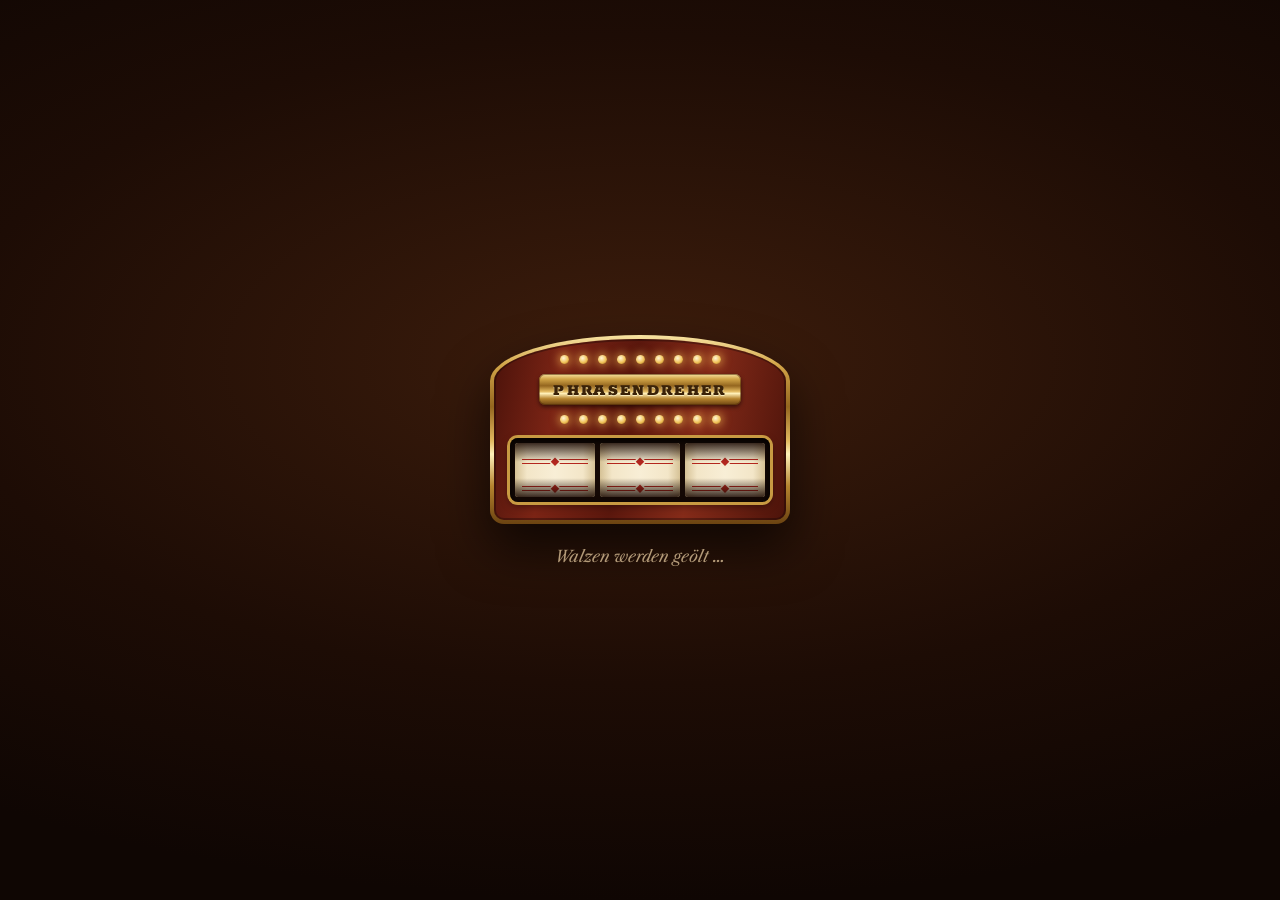
==== commit 63fcd3e8: "Ladebildschirm, lautere Hebelratsche, Konfetti fliegt von außen herein - Ladebildschirm im Stil des " ====
--- a/public/index.html
+++ b/public/index.html
@@ -15,6 +15,20 @@
   <link rel="stylesheet" href="style.css">
 </head>
 <body>
+  <!-- Ladebildschirm: reines HTML/CSS, damit er sofort steht; machine3d.js blendet ihn aus, sobald der Automat fertig ist -->
+  <div class="loader" id="loader" role="status">
+    <div class="loader-marquee">
+      <div class="loader-bulbs" aria-hidden="true"><i></i><i></i><i></i><i></i><i></i><i></i><i></i><i></i><i></i></div>
+      <div class="loader-plate">Phrasendreher</div>
+      <div class="loader-bulbs" aria-hidden="true"><i></i><i></i><i></i><i></i><i></i><i></i><i></i><i></i><i></i></div>
+      <div class="loader-window" aria-hidden="true">
+        <span class="loader-reel"><span class="loader-strip"></span></span>
+        <span class="loader-reel"><span class="loader-strip"></span></span>
+        <span class="loader-reel"><span class="loader-strip"></span></span>
+      </div>
+    </div>
+    <p class="loader-text">Walzen werden geölt …</p>
+  </div>
   <div class="bokeh" id="bokeh" aria-hidden="true"></div>
   <canvas class="confetti" id="confetti" aria-hidden="true"></canvas>
 
--- a/public/style.css
+++ b/public/style.css
@@ -26,6 +26,108 @@
     radial-gradient(ellipse 90% 60% at 50% 30%, #3d1d0c 0%, #1d0c05 60%, #0f0603 100%);
   -webkit-tap-highlight-color: transparent;
 }
+
+/* ---------- Ladebildschirm ----------
+   Ein kleiner Automat: Mahagoni-Schild im Messingrahmen, Lauflichter, drei laufende Walzen. */
+.loader {
+  position: fixed;
+  inset: 0;
+  z-index: 50;
+  display: flex;
+  flex-direction: column;
+  align-items: center;
+  justify-content: center;
+  gap: 22px;
+  padding: 24px;
+  background: radial-gradient(ellipse 90% 60% at 50% 40%, #3d1d0c 0%, #1d0c05 60%, #0f0603 100%);
+  transition: opacity .45s ease-out, visibility 0s linear .45s;
+}
+.loader.done { opacity: 0; visibility: hidden; }
+.loader-marquee {
+  display: grid;
+  justify-items: center;
+  gap: 10px;
+  width: min(300px, 86vw);
+  padding: 16px 16px 18px;
+  border: 4px solid transparent;
+  border-radius: 50% 50% 14px 14px / 46px 46px 14px 14px;
+  background:
+    linear-gradient(100deg, #4a120a 0%, #7b2415 22%, #5a170d 45%, #852b19 68%, #4c130a 100%) padding-box,
+    var(--brass) border-box;
+  box-shadow: 0 24px 50px rgba(0, 0, 0, .65), inset 0 0 0 2px rgba(0, 0, 0, .3);
+}
+.loader-plate {
+  padding: 7px 14px 5px;
+  border-radius: 6px;
+  background: var(--brass);
+  font: 900 1.05rem var(--slab);
+  letter-spacing: .14em;
+  text-transform: uppercase;
+  color: #3a2208;
+  text-shadow: 0 1px 0 rgba(255, 244, 205, .75);
+  box-shadow: 0 2px 4px rgba(0, 0, 0, .55), inset 0 0 0 1px rgba(80, 45, 8, .55);
+}
+.loader-bulbs { display: flex; gap: 10px; }
+.loader-bulbs i {
+  width: 9px;
+  height: 9px;
+  border-radius: 50%;
+  background: radial-gradient(circle at 40% 35%, #fff6d8, #f1c25a 55%, #9a6418);
+  box-shadow: 0 0 8px 2px rgba(255, 200, 90, .55);
+  animation: bulb 1.2s steps(1, end) infinite;
+}
+/* Lauflicht: jede dritte Birne gleichzeitig, versetzt */
+.loader-bulbs i:nth-child(3n + 2) { animation-delay: -.4s; }
+.loader-bulbs i:nth-child(3n) { animation-delay: -.8s; }
+@keyframes bulb {
+  0% { opacity: 1; }
+  33% { opacity: .25; box-shadow: none; }
+}
+.loader-window {
+  display: grid;
+  grid-template-columns: repeat(3, 1fr);
+  gap: 5px;
+  width: 100%;
+  margin-top: 4px;
+  padding: 5px;
+  border-radius: 8px;
+  background: #140804;
+  box-shadow: 0 0 0 3px #c89a42, 0 3px 8px rgba(0, 0, 0, .6), inset 0 3px 8px #000;
+}
+.loader-reel {
+  position: relative;
+  height: 54px;
+  overflow: hidden;
+  border-radius: 3px;
+  background: linear-gradient(90deg, #d6c296, #f3e6c8 15%, #f8eed6 50%, #f3e6c8 85%, #d6c296);
+}
+/* Schatten oben und unten, wo die Walze sich wegdreht */
+.loader-reel::after {
+  content: "";
+  position: absolute;
+  inset: 0;
+  background: linear-gradient(180deg, rgba(25, 8, 2, .85), rgba(25, 8, 2, 0) 35%, rgba(25, 8, 2, 0) 65%, rgba(25, 8, 2, .85));
+}
+/* Laufender Streifen: rote Doppellinien mit Raute, wie auf den Walzen des Automaten */
+.loader-strip {
+  position: absolute;
+  inset: -54px 0 0;
+  background:
+    url("data:image/svg+xml,%3Csvg xmlns='http://www.w3.org/2000/svg' width='14' height='27'%3E%3Cpath d='M7 12.2 13.5 18.75 7 25.3 0.5 18.75Z' fill='%23f6ebd1'/%3E%3Cpath d='M7 14.5 11.25 18.75 7 23 2.75 18.75Z' fill='%23b3261e'/%3E%3C/svg%3E") 50% 0 / 14px 27px repeat-y,
+    repeating-linear-gradient(180deg, transparent 0 16px, #b3261e 16px 17.5px, transparent 17.5px 20px, #b3261e 20px 21.5px, transparent 21.5px 27px) 50% 0 / 82% 27px repeat-y;
+  filter: blur(.6px);
+  animation: loaderReel .45s linear infinite;
+}
+.loader-reel:nth-child(2) .loader-strip { animation-duration: .38s; }
+.loader-reel:nth-child(3) .loader-strip { animation-duration: .52s; }
+@keyframes loaderReel { to { transform: translateY(54px); } }   /* zwei Felder à 27 px: nahtlos */
+.loader-text {
+  margin: 0;
+  font-style: italic;
+  color: var(--muted);
+  animation: breathe 1.8s ease-in-out infinite alternate;
+}
+@keyframes breathe { to { opacity: .45; } }
 
 /* ---------- Casino-Hintergrund ---------- */
 .bokeh {
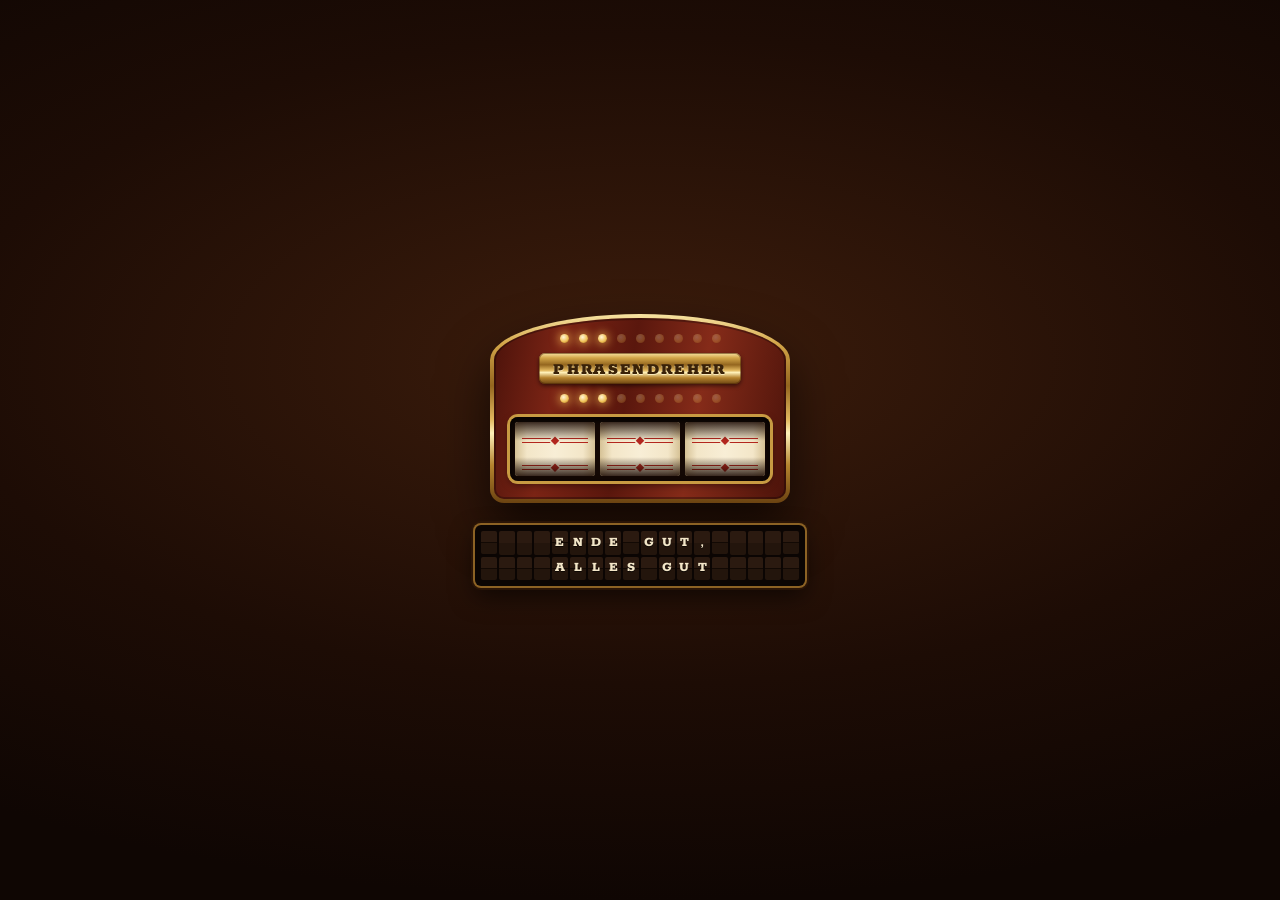
==== commit 00ce399d: "Ladebildschirm: Fortschritts-Birnen und Fallblattanzeige mit verdrehten Lade-Weisheiten - Glühbirnen" ====
--- a/public/index.html
+++ b/public/index.html
@@ -15,7 +15,7 @@
   <link rel="stylesheet" href="style.css">
 </head>
 <body>
-  <!-- Ladebildschirm: reines HTML/CSS, damit er sofort steht; machine3d.js blendet ihn aus, sobald der Automat fertig ist -->
+  <!-- Ladebildschirm: steht sofort; loader.js zeigt den Fortschritt, machine3d.js meldet sich, sobald der Automat fertig ist -->
   <div class="loader" id="loader" role="status">
     <div class="loader-marquee">
       <div class="loader-bulbs" aria-hidden="true"><i></i><i></i><i></i><i></i><i></i><i></i><i></i><i></i><i></i></div>
@@ -27,8 +27,10 @@
         <span class="loader-reel"><span class="loader-strip"></span></span>
       </div>
     </div>
-    <p class="loader-text">Walzen werden geölt …</p>
+    <div class="flap-board" aria-hidden="true"></div>
+    <p class="sr-only">Der Automat wird geladen …</p>
   </div>
+  <script src="loader.js"></script>
   <div class="bokeh" id="bokeh" aria-hidden="true"></div>
   <canvas class="confetti" id="confetti" aria-hidden="true"></canvas>
 
@@ -48,9 +50,9 @@
       <div class="cabinet">
         <div class="crown">
           <div class="crown-wood">
-            <span class="bar" aria-hidden="true"></span>
+            <div class="bulbs" aria-hidden="true"><i class="bulb"></i><i class="bulb"></i><i class="bulb"></i><i class="bulb"></i><i class="bulb"></i><i class="bulb"></i><i class="bulb"></i><i class="bulb"></i><i class="bulb"></i></div>
             <h1 class="plate">Phrasendreher</h1>
-            <span class="bar" aria-hidden="true"></span>
+            <div class="bulbs" aria-hidden="true"><i class="bulb"></i><i class="bulb"></i><i class="bulb"></i><i class="bulb"></i><i class="bulb"></i><i class="bulb"></i><i class="bulb"></i><i class="bulb"></i><i class="bulb"></i></div>
           </div>
         </div>
 
@@ -70,9 +72,9 @@
           <div class="base-wood">
             <div class="rail" aria-hidden="true">
               <span class="rivet"></span>
-              <span class="rod"></span>
+              <i class="bulb"></i><i class="bulb"></i><i class="bulb"></i><i class="bulb"></i>
               <span class="gem"></span>
-              <span class="rod"></span>
+              <i class="bulb"></i><i class="bulb"></i><i class="bulb"></i><i class="bulb"></i>
               <span class="rivet"></span>
             </div>
           </div>
--- a/public/style.css
+++ b/public/style.css
@@ -73,16 +73,18 @@
   height: 9px;
   border-radius: 50%;
   background: radial-gradient(circle at 40% 35%, #fff6d8, #f1c25a 55%, #9a6418);
-  box-shadow: 0 0 8px 2px rgba(255, 200, 90, .55);
-  animation: bulb 1.2s steps(1, end) infinite;
-}
-/* Lauflicht: jede dritte Birne gleichzeitig, versetzt */
-.loader-bulbs i:nth-child(3n + 2) { animation-delay: -.4s; }
-.loader-bulbs i:nth-child(3n) { animation-delay: -.8s; }
-@keyframes bulb {
-  0% { opacity: 1; }
-  33% { opacity: .25; box-shadow: none; }
-}
+  opacity: .25;
+  transition: opacity .25s, box-shadow .25s;
+}
+/* Fortschritt: leuchtende Birnen von links, die nächste blinkt */
+.loader-bulbs i.on { opacity: 1; box-shadow: 0 0 8px 2px rgba(255, 200, 90, .55); }
+.loader-bulbs i.next { animation: bulbNext .7s ease-in-out infinite alternate; }
+@keyframes bulbNext { to { opacity: .9; box-shadow: 0 0 6px 1px rgba(255, 200, 90, .4); } }
+/* Fertig: alle Birnen blinken gemeinsam */
+.loader.complete .loader-bulbs i { animation: bulbFlash .3s steps(1, end) 3; }
+.loader.failed .loader-bulbs i { animation: none; }
+.loader.failed .loader-strip { animation-play-state: paused; }
+@keyframes bulbFlash { 50% { opacity: .25; box-shadow: none; } }
 .loader-window {
   display: grid;
   grid-template-columns: repeat(3, 1fr);
@@ -121,13 +123,42 @@
 .loader-reel:nth-child(2) .loader-strip { animation-duration: .38s; }
 .loader-reel:nth-child(3) .loader-strip { animation-duration: .52s; }
 @keyframes loaderReel { to { transform: translateY(54px); } }   /* zwei Felder à 27 px: nahtlos */
-.loader-text {
-  margin: 0;
-  font-style: italic;
-  color: var(--muted);
-  animation: breathe 1.8s ease-in-out infinite alternate;
-}
-@keyframes breathe { to { opacity: .45; } }
+/* Fallblattanzeige: dunkle Blätter mit Mittelfuge, cremefarbene Lettern */
+.flap-board {
+  display: grid;
+  grid-template-columns: repeat(18, 1fr);
+  gap: 2px;
+  width: min(330px, 92vw);
+  padding: 6px;
+  border-radius: 6px;
+  background: #0b0503;
+  box-shadow: 0 0 0 2px #8c6224, 0 0 0 4px #2a1406, 0 10px 24px rgba(0, 0, 0, .6);
+}
+.flap {
+  position: relative;
+  display: grid;
+  place-items: center;
+  aspect-ratio: 3 / 4.4;
+  overflow: hidden;
+  border-radius: 2px;
+  background: linear-gradient(180deg, #2b1a10 0 49%, #120904 49% 51%, #23150c 51% 100%);
+  font: 800 min(14px, 3.7vw) / 1 var(--slab);
+  color: #f3e6c8;
+  text-shadow: 0 1px 0 rgba(0, 0, 0, .6);
+}
+/* Blatt fällt: obere Hälfte klappt nach unten */
+.flap.flip::after {
+  content: "";
+  position: absolute;
+  inset: 0 0 50% 0;
+  background: linear-gradient(180deg, #3a2416, #1c0f07);
+  transform-origin: 50% 100%;
+  animation: flap .11s ease-in forwards;
+}
+@keyframes flap {
+  from { transform: perspective(60px) rotateX(0deg); }
+  to { transform: perspective(60px) rotateX(-90deg); }
+}
 
 /* ---------- Casino-Hintergrund ---------- */
 .bokeh {
@@ -217,12 +248,14 @@
 .crown, .body, .base { padding: 4px; }
 .crown-wood {
   display: flex;
+  flex-direction: column;
   align-items: center;
-  justify-content: center;
   gap: 10px;
-  padding: 30px 12px 14px;
-}
-.bar { flex: 1; height: 4px; }
+  padding: 26px 12px 14px;
+}
+/* Glühbirnen wie auf dem Ladebildschirm: zwei Reihen um das Schild, eine Reihe auf dem Sockel */
+.bulbs { display: flex; gap: 10px; }
+.bulb { flex: none; width: 9px; height: 9px; }
 .plate {
   margin: 0;
   padding: 7px 14px 5px;
@@ -239,9 +272,8 @@
 
 .base { margin-top: 3px; }
 .base-wood { padding: 18px 16px; }
-.rail { display: flex; align-items: center; gap: 8px; }
+.rail { display: flex; align-items: center; justify-content: space-between; gap: 6px; }
 .rivet { flex: none; width: 13px; height: 13px; }
-.rod { flex: 1; height: 4px; }
 .gem { flex: none; width: 22px; height: 22px; }
 
 /* Die Leinwand liegt über dem ganzen Automaten und erscheint erst, wenn das Modell fertig gezeichnet ist
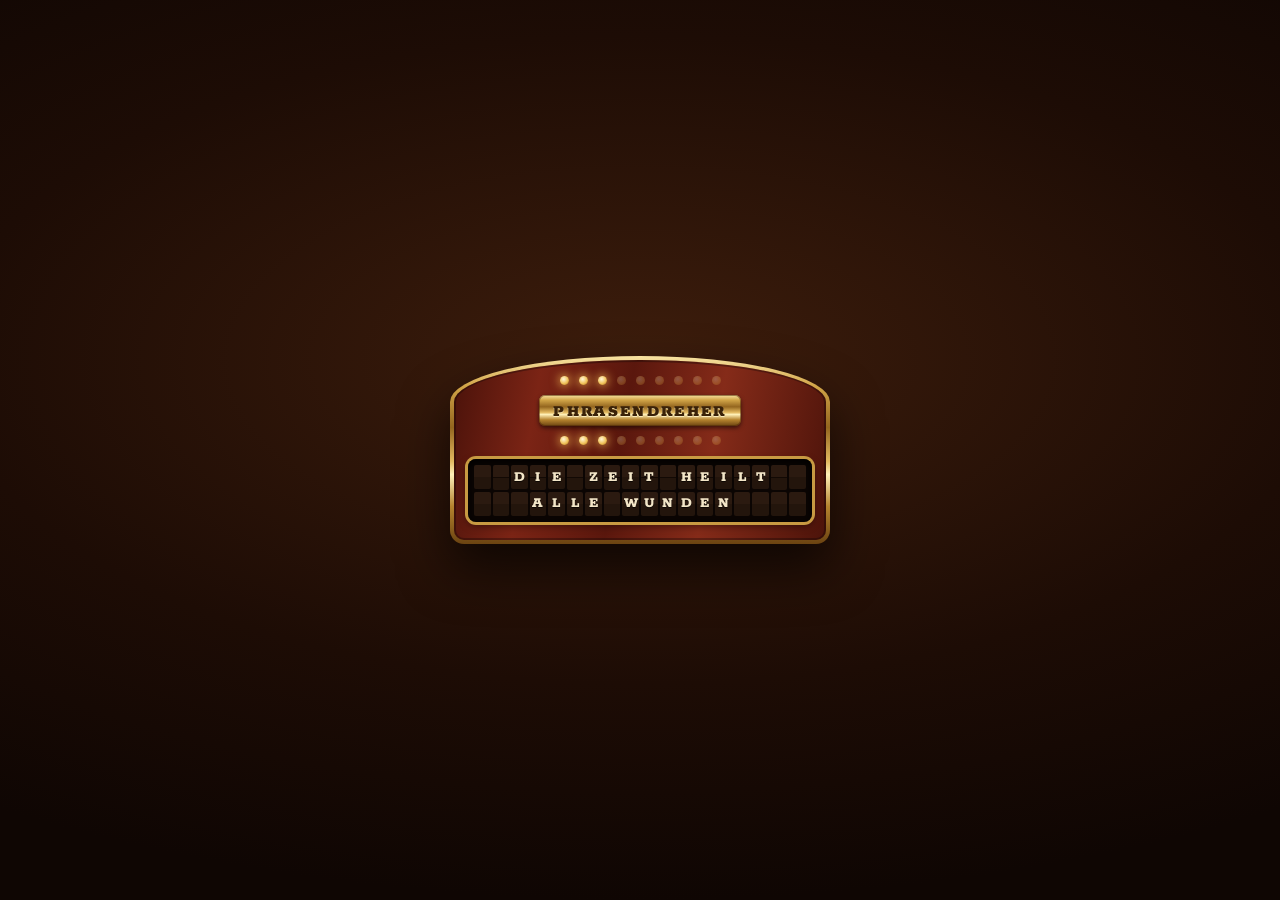
==== commit 2a16a241: "Ladebildschirm: Fallblattanzeige im Sichtfenster statt der Walzen, Schild breiter Co-Authored-By: Cl" ====
--- a/public/index.html
+++ b/public/index.html
@@ -21,13 +21,9 @@
       <div class="loader-bulbs" aria-hidden="true"><i></i><i></i><i></i><i></i><i></i><i></i><i></i><i></i><i></i></div>
       <div class="loader-plate">Phrasendreher</div>
       <div class="loader-bulbs" aria-hidden="true"><i></i><i></i><i></i><i></i><i></i><i></i><i></i><i></i><i></i></div>
-      <div class="loader-window" aria-hidden="true">
-        <span class="loader-reel"><span class="loader-strip"></span></span>
-        <span class="loader-reel"><span class="loader-strip"></span></span>
-        <span class="loader-reel"><span class="loader-strip"></span></span>
-      </div>
+      <!-- Sichtfenster mit Fallblattanzeige statt Walzen -->
+      <div class="flap-board" aria-hidden="true"></div>
     </div>
-    <div class="flap-board" aria-hidden="true"></div>
     <p class="sr-only">Der Automat wird geladen …</p>
   </div>
   <script src="loader.js"></script>
--- a/public/style.css
+++ b/public/style.css
@@ -28,7 +28,7 @@
 }
 
 /* ---------- Ladebildschirm ----------
-   Ein kleiner Automat: Mahagoni-Schild im Messingrahmen, Lauflichter, drei laufende Walzen. */
+   Ein kleiner Automat: Mahagoni-Schild im Messingrahmen, Fortschritts-Birnen, im Fenster eine Fallblattanzeige. */
 .loader {
   position: fixed;
   inset: 0;
@@ -47,8 +47,8 @@
   display: grid;
   justify-items: center;
   gap: 10px;
-  width: min(300px, 86vw);
-  padding: 16px 16px 18px;
+  width: min(380px, 94vw);
+  padding: 16px 14px 18px;
   border: 4px solid transparent;
   border-radius: 50% 50% 14px 14px / 46px 46px 14px 14px;
   background:
@@ -83,56 +83,18 @@
 /* Fertig: alle Birnen blinken gemeinsam */
 .loader.complete .loader-bulbs i { animation: bulbFlash .3s steps(1, end) 3; }
 .loader.failed .loader-bulbs i { animation: none; }
-.loader.failed .loader-strip { animation-play-state: paused; }
 @keyframes bulbFlash { 50% { opacity: .25; box-shadow: none; } }
-.loader-window {
-  display: grid;
-  grid-template-columns: repeat(3, 1fr);
-  gap: 5px;
-  width: 100%;
-  margin-top: 4px;
-  padding: 5px;
-  border-radius: 8px;
-  background: #140804;
-  box-shadow: 0 0 0 3px #c89a42, 0 3px 8px rgba(0, 0, 0, .6), inset 0 3px 8px #000;
-}
-.loader-reel {
-  position: relative;
-  height: 54px;
-  overflow: hidden;
-  border-radius: 3px;
-  background: linear-gradient(90deg, #d6c296, #f3e6c8 15%, #f8eed6 50%, #f3e6c8 85%, #d6c296);
-}
-/* Schatten oben und unten, wo die Walze sich wegdreht */
-.loader-reel::after {
-  content: "";
-  position: absolute;
-  inset: 0;
-  background: linear-gradient(180deg, rgba(25, 8, 2, .85), rgba(25, 8, 2, 0) 35%, rgba(25, 8, 2, 0) 65%, rgba(25, 8, 2, .85));
-}
-/* Laufender Streifen: rote Doppellinien mit Raute, wie auf den Walzen des Automaten */
-.loader-strip {
-  position: absolute;
-  inset: -54px 0 0;
-  background:
-    url("data:image/svg+xml,%3Csvg xmlns='http://www.w3.org/2000/svg' width='14' height='27'%3E%3Cpath d='M7 12.2 13.5 18.75 7 25.3 0.5 18.75Z' fill='%23f6ebd1'/%3E%3Cpath d='M7 14.5 11.25 18.75 7 23 2.75 18.75Z' fill='%23b3261e'/%3E%3C/svg%3E") 50% 0 / 14px 27px repeat-y,
-    repeating-linear-gradient(180deg, transparent 0 16px, #b3261e 16px 17.5px, transparent 17.5px 20px, #b3261e 20px 21.5px, transparent 21.5px 27px) 50% 0 / 82% 27px repeat-y;
-  filter: blur(.6px);
-  animation: loaderReel .45s linear infinite;
-}
-.loader-reel:nth-child(2) .loader-strip { animation-duration: .38s; }
-.loader-reel:nth-child(3) .loader-strip { animation-duration: .52s; }
-@keyframes loaderReel { to { transform: translateY(54px); } }   /* zwei Felder à 27 px: nahtlos */
 /* Fallblattanzeige: dunkle Blätter mit Mittelfuge, cremefarbene Lettern */
 .flap-board {
   display: grid;
   grid-template-columns: repeat(18, 1fr);
   gap: 2px;
-  width: min(330px, 92vw);
+  width: 100%;
+  margin-top: 4px;
   padding: 6px;
-  border-radius: 6px;
+  border-radius: 8px;
   background: #0b0503;
-  box-shadow: 0 0 0 2px #8c6224, 0 0 0 4px #2a1406, 0 10px 24px rgba(0, 0, 0, .6);
+  box-shadow: 0 0 0 3px #c89a42, 0 3px 8px rgba(0, 0, 0, .6), inset 0 3px 8px #000;
 }
 .flap {
   position: relative;
@@ -142,7 +104,7 @@
   overflow: hidden;
   border-radius: 2px;
   background: linear-gradient(180deg, #2b1a10 0 49%, #120904 49% 51%, #23150c 51% 100%);
-  font: 800 min(14px, 3.7vw) / 1 var(--slab);
+  font: 800 min(15px, 3.9vw) / 1 var(--slab);
   color: #f3e6c8;
   text-shadow: 0 1px 0 rgba(0, 0, 0, .6);
 }
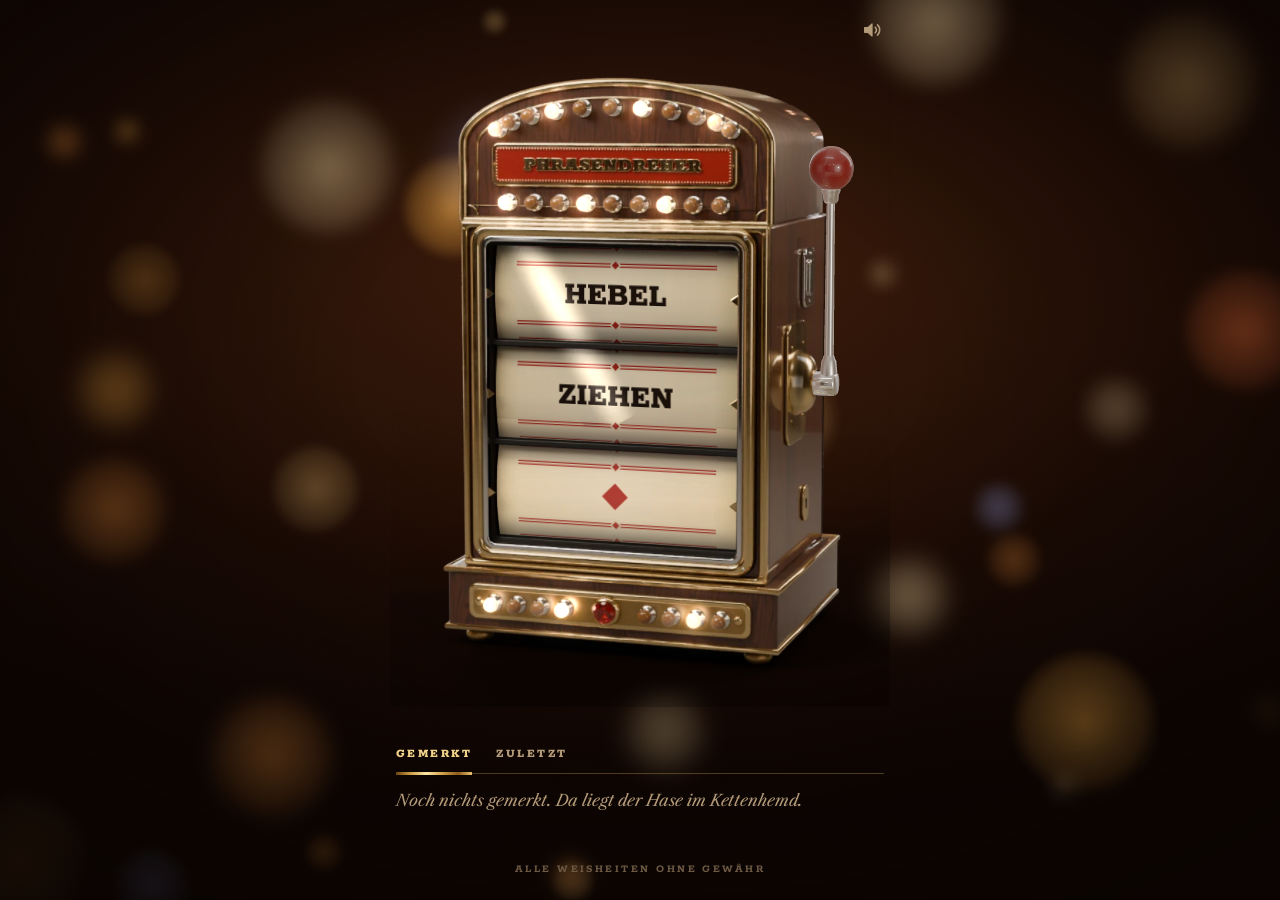
==== commit 2ec3d0d7: "Automat als Blender-Modell: Cycles-Render mit live gezeichneten Walzen, Hebel und Lauflicht Das Gehä" ====
--- a/public/index.html
+++ b/public/index.html
@@ -41,42 +41,9 @@
   </header>
 
   <main>
+    <h1 class="sr-only">Phrasendreher</h1>
     <div class="machine">
-      <!-- Unsichtbares Gerüst: liefert Maße und Positionen für das 3D-Modell (machine3d.js) -->
-      <div class="cabinet">
-        <div class="crown">
-          <div class="crown-wood">
-            <div class="bulbs" aria-hidden="true"><i class="bulb"></i><i class="bulb"></i><i class="bulb"></i><i class="bulb"></i><i class="bulb"></i><i class="bulb"></i><i class="bulb"></i><i class="bulb"></i><i class="bulb"></i></div>
-            <h1 class="plate">Phrasendreher</h1>
-            <div class="bulbs" aria-hidden="true"><i class="bulb"></i><i class="bulb"></i><i class="bulb"></i><i class="bulb"></i><i class="bulb"></i><i class="bulb"></i><i class="bulb"></i><i class="bulb"></i><i class="bulb"></i></div>
-          </div>
-        </div>
-
-        <div class="body">
-          <div class="body-wood">
-            <div class="bezel">
-              <div class="window" aria-hidden="true">
-                <div class="reel"></div>
-                <div class="reel"></div>
-                <div class="reel"></div>
-              </div>
-            </div>
-          </div>
-        </div>
-
-        <div class="base">
-          <div class="base-wood">
-            <div class="rail" aria-hidden="true">
-              <span class="rivet"></span>
-              <i class="bulb"></i><i class="bulb"></i><i class="bulb"></i><i class="bulb"></i>
-              <span class="gem"></span>
-              <i class="bulb"></i><i class="bulb"></i><i class="bulb"></i><i class="bulb"></i>
-              <span class="rivet"></span>
-            </div>
-          </div>
-        </div>
-      </div>
-
+      <!-- Der Automat: Render aus Blender, Walzen und Hebel live gezeichnet (machine3d.js, Modell in blender/) -->
       <div class="lever" id="lever" role="button" tabindex="0" aria-label="Hebel ziehen – neue Redewendung drehen"></div>
     </div>
 
--- a/public/style.css
+++ b/public/style.css
@@ -7,7 +7,6 @@
   --brass-h: linear-gradient(90deg, #6b4311 0%, #c79a3f 18%, #fbe6a6 40%, #d8ac52 58%, #8c5d1b 82%, #e6c26e 100%);
   --serif: "Libre Caslon Text", Georgia, serif;
   --slab: "Rokkitt", "Rockwell", Georgia, serif;
-  --reel-h: 100px;
   color-scheme: dark;
 }
 
@@ -196,71 +195,34 @@
 }
 
 /* ---------- Automat ----------
-   Gezeichnet wird der ganze Automat in 3D (public/machine3d.js). Das HTML-Gerüst hier ist unsichtbar und liefert
-   nur Maße und Positionen von Krone, Schild, Fenster, Walzen, Sockel und Hebel. */
+   Gezeichnet wird der Automat auf einer Leinwand (public/machine3d.js): ein Cycles-Render aus Blender (blender/),
+   dazu live die Walzen, der Hebel und das Lauflicht. Das Seitenverhältnis ist das des Renders. */
 .machine {
-  --lever-col: 52px;
   position: relative;
-  margin-top: 4px;
-  /* gleich viel Platz links wie rechts für den Hebel – so steht das Gehäuse mittig */
-  padding: 0 var(--lever-col);
-}
-.cabinet { visibility: hidden; }
-
-.crown, .body, .base { padding: 4px; }
-.crown-wood {
-  display: flex;
-  flex-direction: column;
-  align-items: center;
-  gap: 10px;
-  padding: 26px 12px 14px;
-}
-/* Glühbirnen wie auf dem Ladebildschirm: zwei Reihen um das Schild, eine Reihe auf dem Sockel */
-.bulbs { display: flex; gap: 10px; }
-.bulb { flex: none; width: 9px; height: 9px; }
-.plate {
-  margin: 0;
-  padding: 7px 14px 5px;
-  font: 900 clamp(.8rem, 3.9vw, 1.4rem) var(--slab);
-  letter-spacing: .12em;
-  text-transform: uppercase;
-}
-
-.body { margin-top: 3px; }
-.body-wood { padding: 12px; }
-.bezel { padding: 9px; }
-.window { display: grid; gap: 5px; padding: 5px 0; }
-.reel { height: var(--reel-h); }
-
-.base { margin-top: 3px; }
-.base-wood { padding: 18px 16px; }
-.rail { display: flex; align-items: center; justify-content: space-between; gap: 6px; }
-.rivet { flex: none; width: 13px; height: 13px; }
-.gem { flex: none; width: 22px; height: 22px; }
-
-/* Die Leinwand liegt über dem ganzen Automaten und erscheint erst, wenn das Modell fertig gezeichnet ist
-   (Schriften geladen) – vorher bleibt die Fläche leer statt halbfertig. */
+  aspect-ratio: 1200 / 1564;
+  margin: 4px -6px 0;
+}
+
+/* Die Leinwand erscheint erst, wenn das erste vollständige Bild steht – vorher bleibt die Fläche leer. */
 .machine3d {
   position: absolute;
-  z-index: 2;
-  top: -40px;
-  left: -16px;
-  width: calc(100% + 32px);
-  height: calc(100% + 110px);
+  inset: 0;
+  width: 100%;
+  height: 100%;
   pointer-events: none;
   opacity: 0;
   transition: opacity .35s ease-out;
 }
 .machine3d.ready { opacity: 1; }
 
-/* Grifffläche des Hebels */
+/* Grifffläche des Hebels (Lage und Größe setzt machine3d.js passend zum Modell) */
 .lever {
   position: absolute;
   z-index: 3;
   top: 0;
   right: 0;
-  bottom: 0;
-  width: 64px;
+  width: 25%;
+  height: 70%;
   touch-action: none;
   user-select: none;
   -webkit-user-select: none;
@@ -399,11 +361,6 @@
 
 :focus-visible { outline: 2px solid #f1d38a; outline-offset: 3px; }
 
-@media (min-width: 560px) {
-  :root { --reel-h: 112px; }
-  .machine { --lever-col: 64px; }
-}
-
 @media (prefers-reduced-motion: reduce) {
   *, *::before, *::after { animation: none !important; transition: none !important; }
 }
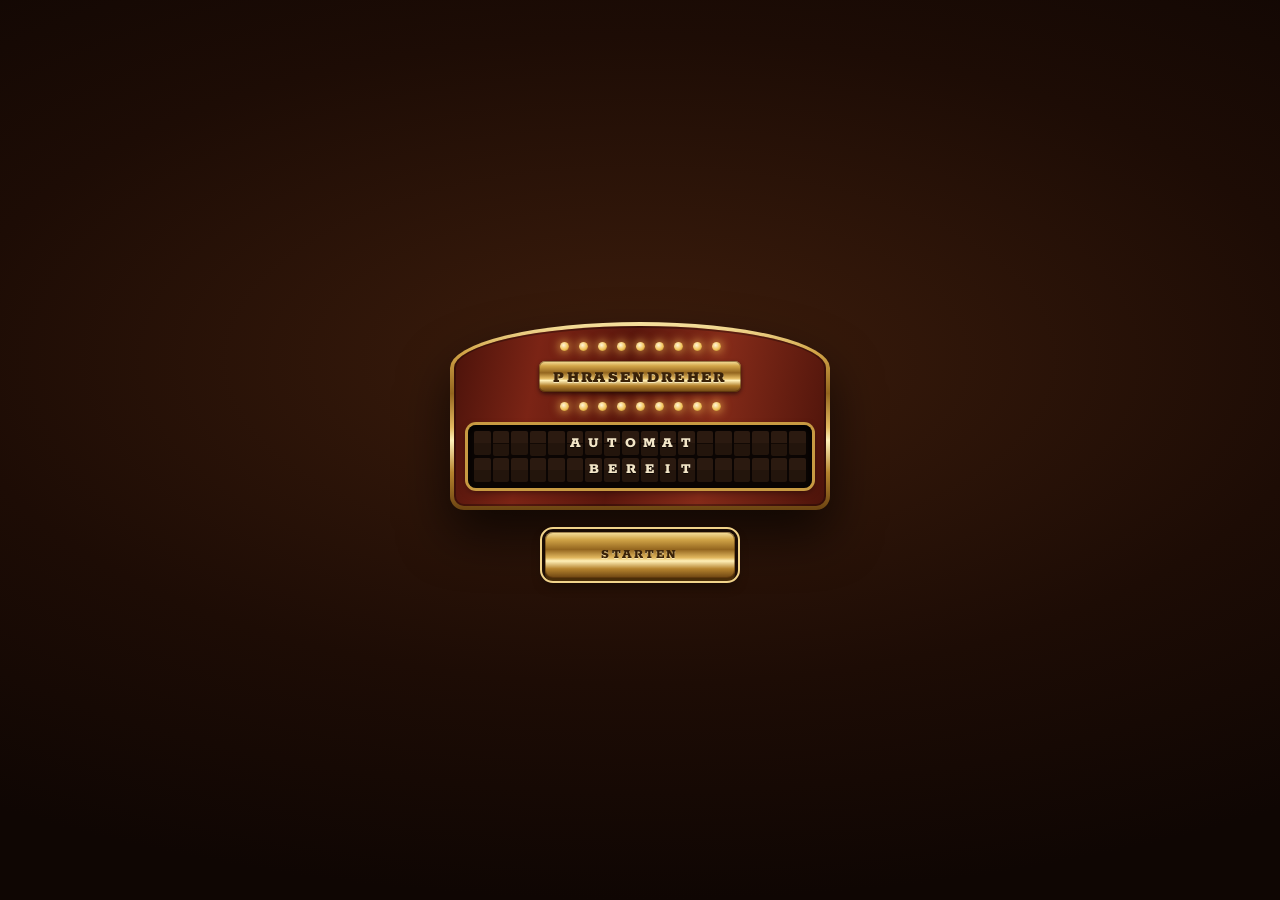
==== commit ca65f393: "Knopf „Starten“ nach dem Laden: stiller Ton schaltet den Ton frei, dann das Intro Ist alles geladen," ====
--- a/public/index.html
+++ b/public/index.html
@@ -15,7 +15,8 @@
   <link rel="stylesheet" href="style.css">
 </head>
 <body>
-  <!-- Ladebildschirm: steht sofort; loader.js zeigt den Fortschritt, machine3d.js meldet sich, sobald der Automat fertig ist -->
+  <!-- Ladebildschirm: steht sofort; loader.js zeigt den Fortschritt, machine3d.js meldet sich, sobald der Automat fertig ist.
+       Dann erscheint „Starten“: der Druck darauf schaltet den Ton frei, danach fliegt die Kamera zum Automaten. -->
   <div class="loader" id="loader" role="status">
     <div class="loader-marquee">
       <div class="loader-bulbs" aria-hidden="true"><i></i><i></i><i></i><i></i><i></i><i></i><i></i><i></i><i></i></div>
@@ -24,7 +25,8 @@
       <!-- Sichtfenster mit Fallblattanzeige statt Walzen -->
       <div class="flap-board" aria-hidden="true"></div>
     </div>
-    <p class="sr-only">Der Automat wird geladen …</p>
+    <button type="button" class="button brass loader-start" id="startBtn" hidden>Starten</button>
+    <p class="sr-only" id="loaderNote">Der Automat wird geladen …</p>
   </div>
   <script src="loader.js"></script>
   <div class="bokeh" id="bokeh" aria-hidden="true"></div>
--- a/public/style.css
+++ b/public/style.css
@@ -83,6 +83,14 @@
 .loader.complete .loader-bulbs i { animation: bulbFlash .3s steps(1, end) 3; }
 .loader.failed .loader-bulbs i { animation: none; }
 @keyframes bulbFlash { 50% { opacity: .25; box-shadow: none; } }
+/* „Starten“: erscheint, sobald alles geladen ist – der Druck darauf schaltet den Ton frei */
+.loader-start {
+  min-width: 190px;
+  animation: startIn .45s ease-out both;
+}
+.loader-start[hidden] { display: none; }
+@keyframes startIn { from { opacity: 0; transform: translateY(6px); } }
+
 /* Fallblattanzeige: dunkle Blätter mit Mittelfuge, cremefarbene Lettern */
 .flap-board {
   display: grid;
@@ -199,7 +207,7 @@
    dazu live die Walzen, der Hebel und das Lauflicht. Das Seitenverhältnis ist das des Renders. */
 .machine {
   position: relative;
-  aspect-ratio: 1200 / 1564;
+  aspect-ratio: 1200 / 1584;
   margin: 4px -6px 0;
 }
 
@@ -231,6 +239,7 @@
   border-radius: 10px;
 }
 .lever.dragging { cursor: grabbing; }
+body.intro .lever { pointer-events: none; }   /* während des Kameraflugs zum Automaten */
 body.spinning .lever { cursor: progress; }
 .lever:focus-visible { outline: 2px solid #f1d38a; outline-offset: 2px; }
 
